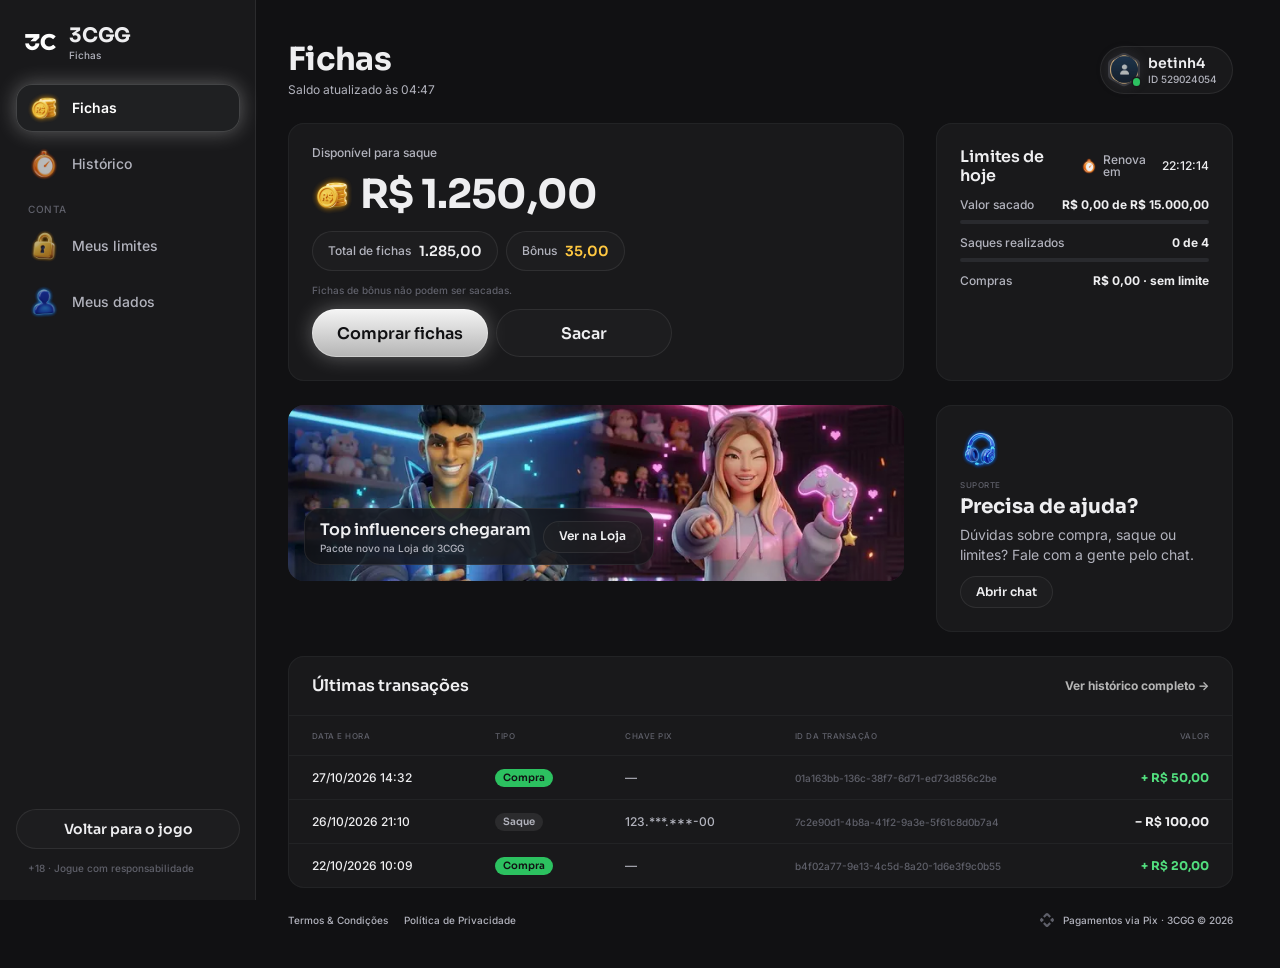
==== fichas/index.html @ 71561206 "Protótipo 3cgg-games: versão da marca gerada a partir do EstrelaGames Cores do modo da marca no DS E" ====
<!doctype html>
<html lang="pt-BR">
<head>
<meta charset="utf-8">
<meta name="viewport" content="width=device-width, initial-scale=1, viewport-fit=cover">
<meta name="robots" content="noindex, nofollow">
<meta name="theme-color" content="#111113">
<title>Fichas · 3CGG</title>
<link rel="icon" href="../assets/ui/logo_icon.webp">
<link rel="preconnect" href="https://fonts.googleapis.com">
<link rel="preconnect" href="https://fonts.gstatic.com" crossorigin>
<link rel="stylesheet" href="https://fonts.googleapis.com/css2?family=Inter:wght@400;500;600;700&family=Sora:wght@600;700;800&display=swap">
<link rel="stylesheet" href="../css/tokens.css?v=20261027h">
<link rel="stylesheet" href="../css/ui.css?v=20261027h">
<link rel="stylesheet" href="fichas.css?v=20261027h">
</head>
<body>
<svg width="0" height="0" style="position:absolute" aria-hidden="true">
  <defs><clipPath id="hexclip" clipPathUnits="objectBoundingBox"><path id="hexpath" d=""/></clipPath></defs>
  <symbol id="i-chev-l-light" viewBox="0 0 320 512"><path d="M20.7 267.3c-6.2-6.2-6.2-16.4 0-22.6l192-192c6.2-6.2 16.4-6.2 22.6 0s6.2 16.4 0 22.6L54.6 256 235.3 436.7c6.2 6.2 6.2 16.4 0 22.6s-16.4 6.2-22.6 0l-192-192z"/></symbol>
  <symbol id="i-x" viewBox="0 0 384 512"><path d="M324.5 411.1c6.2 6.2 16.4 6.2 22.6 0s6.2-16.4 0-22.6L214.6 256 347.1 123.5c6.2-6.2 6.2-16.4 0-22.6s-16.4-6.2-22.6 0L192 233.4 59.5 100.9c-6.2-6.2-16.4-6.2-22.6 0s-6.2 16.4 0 22.6L169.4 256 36.9 388.5c-6.2 6.2-6.2 16.4 0 22.6s16.4 6.2 22.6 0L192 278.6 324.5 411.1z"/></symbol>
  <symbol id="i-check" viewBox="0 0 448 512"><path d="M438.6 105.4c12.5 12.5 12.5 32.8 0 45.3l-256 256c-12.5 12.5-32.8 12.5-45.3 0l-128-128c-12.5-12.5-12.5-32.8 0-45.3s32.8-12.5 45.3 0L160 338.7 393.4 105.4c12.5-12.5 32.8-12.5 45.3 0z"/></symbol>
  <symbol id="i-copy" viewBox="0 0 448 512"><path d="M208 0H332.1c12.7 0 24.9 5.1 33.9 14.1l67.9 67.9c9 9 14.1 21.2 14.1 33.9V336c0 26.5-21.5 48-48 48H208c-26.5 0-48-21.5-48-48V48c0-26.5 21.5-48 48-48zM48 128h80v64H64V448H256V416h64v48c0 26.5-21.5 48-48 48H48c-26.5 0-48-21.5-48-48V176c0-26.5 21.5-48 48-48z"/></symbol>
  <symbol id="i-pix" viewBox="0 0 24 24"><path d="M6.1 6.3 10.1 2.3a2.7 2.7 0 0 1 3.8 0l4 4-2.3 2.3-2.9-2.9a1 1 0 0 0-1.4 0L8.4 8.6 6.1 6.3zm11.8 11.4-4 4a2.7 2.7 0 0 1-3.8 0l-4-4 2.3-2.3 2.9 2.9a1 1 0 0 0 1.4 0l2.9-2.9 2.3 2.3zM2.3 10.1l1.6-1.6L7.4 12l-3.5 3.5-1.6-1.6a2.7 2.7 0 0 1 0-3.8zm19.4 0a2.7 2.7 0 0 1 0 3.8l-1.6 1.6-3.5-3.5 3.5-3.5 1.6 1.6z"/></symbol>
</svg>

<div class="fx">
  <aside class="side" id="side" aria-label="Menu"></aside>
  <div class="main">
    <header class="mtop" id="mtop"></header>
    <main class="page" id="page"></main>
    <footer class="foot" id="foot"></footer>
  </div>
</div>
<div class="veil" id="veil" hidden><section class="drawer" id="drawer" role="dialog" aria-modal="true"></section></div>
<div class="toast" id="toast"><span class="hint-pill" id="toastTxt"></span></div>

<script src="fichas.js?v=20261027h"></script>
</body>
</html>
---- css/tokens.css ----
/* 3CGG · tokens do DS EstrelaGames (Rjx31bgpOt4m1U8DVKyWtd · modo 3CGG), valores resolvidos 1:1 */
:root{
  color-scheme: dark;
  /* background */
  --bg-default:#111113; --bg-subtle:#19191b; --bg-strong:#222325; --bg-raised:#292a2e; --bg-inset:#010101; --bg-highlight:#ffffff14; --bg-chrome:#19191b; --bg-divider:#292a2e; --bg-band:#00000052;
  --bga-default-50:#11111380; --bga-default-75:#111113bf; --bga-subtle-50:#19191b80; --bga-subtle-75:#19191bbf;
  --bga-strong-25:#22232540; --bga-strong-50:#22232580; --bga-strong-75:#222325bf;
  --bga-secondary-16:#b4b4b429; --bga-secondary-32:#b4b4b452; --bga-accent-12:#ffc8411f;
  /* border */
  --border-muted:#ffffff14; --border-default:#222325; --border-strong:#393a40; --border-focus:#f5f5f5;
  --border-hl-top:#ffffff29; --border-gold-top:#eeeeeee5; --border-gold-bottom:#f5f5f55c;
  /* text */
  --text-default:#eeeef0; --text-muted:#b2b3bd; --text-link:#b4b4b4; --text-subtle:#5f606a; --text-disabled:#46484f;
  --text-brand:#b4b4b4; --text-success:#52de7e; --text-error:#ff6b6e; --text-prize:#ffc841;
  --text-on-color:#ffffff; --text-on-color-muted:#ffffffd9; --text-on-color-subtle:#ffffffb2; --text-on-light:#111113;
  /* system */
  --sys-info:#fefefe; --sys-success:#2cc160; --sys-success-strong:#8cf0a9; --sys-warning:#ffbe2e; --sys-error:#ef4452;
  --sysa-success-25:#2cc16040; --sysa-error-25:#ef445240; --sysa-info-25:#3b74f540;
  --notification-error:#ef4452;
  /* effects */
  --hl-subtle:#ffffff29; --hl:#ffffff52; --hl-strong:#ffffff7a;
  --shadow-faint:#0000001f; --shadow-subtle:#0000003d; --shadow:#00000066; --shadow-strong:#00000080;
  --glow-info:#f5f5f552; --glow-accent:#ffbe2e52; --glow-success:#52de7ea3; --glow-gold:#b4b4b452; --glow-blue:#b4b4b4; --glow-red:#ff6b6e;
  /* surfaces */
  --surface-card-top:#19191b; --surface-card-bottom:#111113; --surface-elevated-top:#292a2e; --surface-elevated-bottom:#19191b;
  /* buttons */
  --btn-primary-top:#f5f5f5; --btn-primary-bg:#616161; --btn-secondary-border:#fefefe;
  --btn-disabled-top:#292a2e; --btn-disabled-bg:#292a2e; --btn-disabled-text:#46484f;
  /* tabs */
  --tab-default-text:#b2b3bd; --tab-container:#222325; --input-border:#222325;
  --tab-padrao:#f5f5f5; --tab-padrao-tint:#f5f5f53d; --tab-rosa:#e93d82; --tab-rosa-tint:#e93d823d;
  /* games */
  --game-truco:#e5484d; --game-paulista:#3b74f5; --game-cacheta:#8752f2; --game-tranca:#2cc160; --game-buraco:#1f9a4a;
  --game-poker:#0fa968; --game-sinuca:#2fa35a; --game-todos:#fefefe; --game-domino:#14b8a6; --game-dama:#f76b15; --game-xadrez:#5b6cff;
  --game-paulista-tint:#3b74f53d; --game-truco-tint:#e5484d3d; --game-cacheta-tint:#8752f23d; --game-buraco-tint:#1f9a4a3d;
  /* crew */
  --crew-engenheiro:#4fb3ff; --crew-comandante:#f5c542; --crew-piloto:#ff5a36; --crew-navegador:#e86bff; --crew-explorador:#4dffb8;
  --crew-bar:#ff9f43; --crew-reis:#34d399; --crew-nobru:#3d8bff; --crew-inhui:#ff4fb0;
  /* stake / table */
  --stake-padrao-top:#3a3a3a; --stake-padrao-bottom:#232323; --stake-iniciante-top:#1f9a4a; --stake-iniciante-bottom:#1f502c;
  --table-card-top:#1f5a4a; --table-card-bottom:#0f2e2a; --table-stake:#ffc841;
  --plus-bg:#52de7e; --plus-icon:#111113;
  /* cards */
  --card-face:#ffffff; --card-border:#9ea2a4; --suit-red:#c72c3d; --suit-black:#141922; --back-top:#484848; --back-bottom:#2a2a2a;
  /* seat timer */
  --seat-timer-track:#ffffff1f; --seat-timer:#fefefe;
  /* type */
  --f-display:"Sora", "Inter", system-ui, sans-serif;
  --f-ui:"Inter", system-ui, -apple-system, sans-serif;
  --f-call:"Industry", "Sora", sans-serif;
  /* marca · 3CGG (sobrescreve) */
  --back-top:#484848; --back-bottom:#232323; --btn-primary-text:#111113; --btn-primary-bg:#b4b4b4;
}
/* estilos de texto do DS */
.t-d3xl{font:700 64px/1.2 var(--f-display);letter-spacing:-.02em}
.t-d2xl{font:700 48px/1.2 var(--f-display);letter-spacing:-.02em}
.t-dxl{font:700 40px/1.2 var(--f-display);letter-spacing:-.02em}
.t-dl{font:700 32px/1.2 var(--f-display);letter-spacing:-.02em}
.t-dm{font:700 24px/1.2 var(--f-display);letter-spacing:-.01em}
.t-ds{font:700 20px/1.2 var(--f-display);letter-spacing:-.01em}
.t-dxs{font:600 16px/1.2 var(--f-display)}
.t-d2xs{font:600 14px/1.2 var(--f-display)}
.t-d3xs{font:600 12px/1.2 var(--f-display)}
.t-hm{font:700 20px/1.2 var(--f-ui)}
.t-ll{font:500 16px/1 var(--f-ui)} .t-lm{font:500 14px/1 var(--f-ui)} .t-ls{font:500 12px/1 var(--f-ui)} .t-lxs{font:500 10px/1 var(--f-ui)} .t-l2xs{font:500 8px/1 var(--f-ui)}
.t-link{font:700 12px/1.5 var(--f-ui)}
.t-p2xl{font:400 20px/1.5 var(--f-ui)} .t-pm{font:400 14px/1.5 var(--f-ui)} .t-ps{font:400 12px/1.5 var(--f-ui)}
---- css/ui.css ----
/* EstrelaGames · base + componentes do DS (Apple Gamer Style · Glass). Medidas 1:1 com o Figma (frame 375). */
*{box-sizing:border-box}
html,body{height:100%;margin:0}
body{background:#05080c;color:var(--text-default);font-family:var(--f-ui);-webkit-font-smoothing:antialiased;overflow:hidden;-webkit-text-size-adjust:100%}
button{font:inherit;color:inherit;border:0;background:none;padding:0;margin:0;cursor:pointer;-webkit-tap-highlight-color:transparent;text-align:inherit}
button:focus-visible,[role="button"]:focus-visible{outline:2px solid var(--border-focus);outline-offset:2px}
/* cards clicáveis são div[role=button]: o WebKit (iPhone) não estica os filhos de um <button> com flex */
[role="button"]{cursor:pointer;-webkit-tap-highlight-color:transparent;-webkit-user-select:none;user-select:none;outline:0}
input{font:inherit;color:inherit;border:0;background:none;outline:0;padding:0;margin:0;min-width:0}
img,video{display:block;max-width:100%;user-select:none;-webkit-user-drag:none}
svg{display:block}
[hidden]{display:none!important}
.ic{flex:none;object-fit:contain;pointer-events:none}

/* ---------- aparelho ---------- */
.stage-wrap{position:fixed;inset:0;display:flex;align-items:center;justify-content:center}
.phone{position:relative;width:375px;height:812px;background:var(--bg-subtle);overflow:hidden;border-radius:48px;box-shadow:0 0 0 10px #0c1016,0 0 0 11px #2a3340,0 40px 80px rgba(0,0,0,.6);transform-origin:center;display:flex;flex-direction:column}
.status{position:relative;flex:none;height:44px;display:flex;align-items:center;justify-content:space-between;padding:0 26px 0 32px;font:600 15px/1 var(--f-ui);background:var(--bg-subtle);z-index:60;pointer-events:none}
.status .island{position:absolute;left:50%;top:10px;width:118px;height:32px;margin-left:-59px;border-radius:20px;background:#000}
.status .icons{display:flex;gap:6px;align-items:center}
.app{position:relative;flex:1;min-height:0;overflow:hidden}
@media (max-width:520px){
  .phone{width:100vw;height:100vh;height:100dvh;border-radius:0;box-shadow:none;transform:none!important}
  .status{display:none}
  .app{padding-top:env(safe-area-inset-top,0px)}
}
.scr{position:absolute;inset:0;display:flex;flex-direction:column;background:var(--bg-subtle);overflow:hidden}
.app>.scr{top:env(safe-area-inset-top,0px)}
@media (min-width:521px){.app>.scr{top:0}}
.scroll{flex:1;min-height:0;overflow-y:auto;overflow-x:hidden;-webkit-overflow-scrolling:touch;scrollbar-width:none;overscroll-behavior:contain}
.scroll::-webkit-scrollbar,.hscroll::-webkit-scrollbar{display:none}
/* linha com rolagem lateral: sem clip, sangra até a borda da tela (regra Oct 26) */
.hscroll{display:flex;overflow-x:auto;overflow-y:visible;scrollbar-width:none;margin:0 -8px;padding:0 8px;scroll-padding:0 8px;-webkit-overflow-scrolling:touch}

/* ---------- ícones 3D ---------- */
.i16{width:16px;height:16px}.i20{width:20px;height:20px}.i24{width:24px;height:24px}.i28{width:28px;height:28px}.i32{width:32px;height:32px}.i36{width:36px;height:36px}.i40{width:40px;height:40px}.i48{width:48px;height:48px}

/* ---------- header-game (Mobile · Glass) ---------- */
.hdr{position:relative;flex:none;height:64px;display:flex;align-items:center;gap:4px;padding:8px 12px;background:var(--bg-subtle);overflow:hidden;z-index:20}
.hdr::before{content:"";position:absolute;left:48px;top:-70px;width:280px;height:140px;border-radius:50%;background:var(--glow-blue);filter:blur(60px);opacity:.15;pointer-events:none}
.hdr .side{position:relative;flex:1;min-width:0;display:flex;align-items:center;gap:4px}
.hdr .logo{width:24px;height:36px;display:grid;place-items:center;flex:none}
.hdr .logo img{width:25px;height:24px}
.cpill{flex:1;min-width:0;height:34px;display:flex;align-items:center;gap:2px;padding:4px;border-radius:999px;background:linear-gradient(90deg,#52de7e1a,#22232506),var(--bga-strong-50);box-shadow:inset 0 0 0 1px var(--border-muted);overflow:hidden}
.cpill.bonus{padding:4px 8px 4px 4px;background:linear-gradient(90deg,#22232506,#ffc8411a),var(--bga-strong-50)}
.cpill .ic{width:24px;height:24px}
.cpill .t{flex:1;min-width:0;display:flex;flex-direction:column;gap:2px;text-align:left}
.cpill .t small{font:500 8px/1 var(--f-ui);color:var(--text-muted)}
.cpill .t b{font:700 12px/10px var(--f-ui);color:var(--text-default);white-space:nowrap;overflow:hidden;text-overflow:ellipsis}
.cpill.bonus .t b{color:var(--text-prize)}
.cpill .plus{width:20px;height:20px;border-radius:10px;background:var(--plus-bg);display:grid;place-items:center;flex:none}
.cpill .plus svg{width:12px;height:12px;fill:var(--plus-icon)}
.hbell{position:relative;width:36px;height:36px;border-radius:18px;background:var(--bga-strong-50);box-shadow:inset 0 0 0 1px var(--border-muted);display:grid;place-items:center;flex:none}
.hbell .ic{width:28px;height:28px}
.hbell i{position:absolute;left:28px;top:0;width:8px;height:8px;border-radius:50%;background:var(--notification-error)}
.hbell i[hidden]{display:none}

/* ---------- header-avatar (hexágono com borda da tripulação) ---------- */
.hav{position:relative;display:inline-block;flex:none;width:var(--w,44px);height:var(--h,48px)}
.hav .gl{position:absolute;left:-4.5%;top:0;width:109%;aspect-ratio:1;border-radius:50%;background:var(--cc);filter:blur(calc(var(--w,44px) * .16));opacity:.45;pointer-events:none}
.hav .hx{position:absolute;inset:0;-webkit-clip-path:url(#hexclip);clip-path:url(#hexclip);background:var(--cc)}
.hav .hx img{position:absolute;inset:2px;width:calc(100% - 4px);height:calc(100% - 4px);object-fit:cover;object-position:center top;-webkit-clip-path:url(#hexclip);clip-path:url(#hexclip);background:var(--bg-raised)}
.hav .on{position:absolute;left:77%;top:75%;width:23%;aspect-ratio:1;border-radius:50%;background:var(--sys-success);box-shadow:0 0 0 1.5px var(--bg-subtle)}
.hav.xs{--w:24px;--h:26px}.hav.s{--w:32px;--h:35px}.hav.m{--w:44px;--h:48px}.hav.l{--w:56px;--h:60px}
.hav.xs .hx img,.hav.s .hx img{inset:1.5px;width:calc(100% - 3px);height:calc(100% - 3px)}
.hav.empty{height:var(--w)}
.hav.empty .av0{position:absolute;inset:4.5%;width:91%;height:91%}
.hav.empty .add{position:absolute;left:63.6%;top:63.6%;width:27.3%;height:27.3%;border-radius:50%;background:var(--plus-bg);box-shadow:0 0 0 1.2px var(--bg-subtle);display:grid;place-items:center}
.hav.empty .add svg{width:58%;height:58%;fill:var(--plus-icon)}

/* ---------- avatar circular (avatar-estrela-games) ---------- */
.av{position:relative;display:inline-block;vertical-align:middle;flex:none;width:var(--s,48px);height:var(--s,48px);border-radius:50%;background:linear-gradient(180deg,var(--surface-elevated-top),var(--surface-elevated-bottom));box-shadow:inset 0 0 0 var(--bw,2px) #ffffff29}
.av img{position:absolute;inset:var(--bw,2px);width:calc(100% - 2*var(--bw,2px));height:calc(100% - 2*var(--bw,2px));border-radius:50%;object-fit:cover;object-position:center top}
.av.s{--s:32px;--bw:1px}.av.m{--s:48px;--bw:2px}.av.l{--s:80px;--bw:3px}.av.xl{--s:120px;--bw:4px}
.av .lvl{position:absolute;left:50%;bottom:-4px;transform:translateX(-50%);padding:1px 6px;border-radius:999px;background:var(--bg-raised);box-shadow:0 0 0 2px var(--bg-default);font:600 12px/14px var(--f-display);white-space:nowrap}
.av.empty .ph{position:absolute;inset:25%;width:50%;height:50%;fill:#ffffff52}
.av .addb{position:absolute;left:63.3%;top:63.3%;width:36.7%;height:36.7%;border-radius:50%;background:var(--plus-bg);display:grid;place-items:center;box-shadow:0 0 0 3px var(--bg-subtle)}
.av .addb svg{width:50%;height:50%;fill:#fff}

/* ---------- navbar-glass ---------- */
.nav{position:absolute;left:16px;right:16px;bottom:calc(12px + env(safe-area-inset-bottom,0px));height:64px;display:flex;align-items:stretch;padding:4px;border-radius:24px;background:var(--bga-strong-75);box-shadow:inset 0 0 0 1px var(--border-muted);-webkit-backdrop-filter:blur(24px);backdrop-filter:blur(24px);z-index:30}
.nav>button{position:relative;flex:1;min-width:0;display:flex;flex-direction:column;align-items:center;justify-content:center;border-radius:20px}
.nav>button .ic{width:32px;height:32px;opacity:.75}
.nav>button>span{font:500 10px/1 var(--f-ui);color:var(--text-subtle);white-space:nowrap}
.nav>button.on{flex:none;width:104px;justify-content:flex-end;gap:2px;padding-bottom:6px;background:var(--bga-secondary-16);box-shadow:inset 0 0 0 1px var(--hl-subtle),0 0 20px var(--glow-info)}
.nav>button.on .ic{position:absolute;left:28px;top:-14px;width:48px;height:48px;opacity:1}
.nav>button.on .lr{width:100%;display:flex;align-items:center;justify-content:space-between;padding:0 8px}
.nav>button.on .lr span{font:500 10px/1 var(--f-ui);color:var(--text-on-color)}
.nav .lr i{width:16px;height:16px;display:grid;place-items:center}
.nav .lr svg{width:10px;height:16px;fill:var(--text-on-color)}

/* ---------- game-block ---------- */
.gb{position:relative;flex:none;width:72px;height:64px;border-radius:16px;display:flex;flex-direction:column;align-items:center;justify-content:center;padding:4px 0;background:var(--tab-container);box-shadow:inset 0 0 0 1px var(--hl);font:500 10px/1 var(--f-ui);color:var(--text-on-color);white-space:nowrap}
.gb .ic{width:40px;height:40px}
.gb.on{justify-content:flex-end;padding:0 0 6px;background:var(--gc);box-shadow:0 4px 12px var(--gs,transparent)}
.gb.on .ic{position:absolute;left:50%;top:-12px;width:60px;height:60px;margin-left:-30px}
.gb .lk{position:absolute;right:4px;top:4px;width:14px;height:14px;opacity:.8}
.gb.on .lk{display:none}
.games-row{gap:8px;padding-top:12px;margin-top:-12px}
.games-row .gb{width:72px}

/* ---------- tabs ---------- */
.tabs{display:flex;gap:2px;height:44px;padding:4px;border-radius:12px;background:var(--bg-raised);box-shadow:inset 0 0 0 1px var(--input-border)}
.tabs>button{position:relative;flex:1;min-width:0;height:34px;border-radius:8px;display:flex;align-items:center;justify-content:center;padding:8px 16px;font:500 12px/1 var(--f-ui);color:var(--tab-default-text);white-space:nowrap}
.tabs>button.on{background:var(--tc-tint);font:700 12px/18px var(--f-ui);color:var(--text-default)}
.tabs>button.on::after{content:"";position:absolute;left:50%;bottom:0;width:24px;height:3px;margin-left:-12px;border-radius:2px;background:var(--tc);box-shadow:0 0 8px var(--tc)}
.tabs>button .lk{font:500 9px/1 var(--f-ui);margin-left:4px;opacity:.7}
.tabs{--tc:var(--tab-padrao);--tc-tint:var(--tab-padrao-tint)}
.tabs.t-azul{--tc:var(--game-paulista);--tc-tint:var(--game-paulista-tint)}
.tabs.t-vermelha{--tc:var(--game-truco);--tc-tint:var(--game-truco-tint)}
.tabs.t-roxa{--tc:var(--game-cacheta);--tc-tint:var(--game-cacheta-tint)}
.tabs.t-verde{--tc:var(--game-buraco);--tc-tint:var(--game-buraco-tint)}
.tabs.t-rosa{--tc:var(--tab-rosa);--tc-tint:var(--tab-rosa-tint)}

/* ---------- button-glass ---------- */
.btn{display:inline-flex;align-items:center;justify-content:center;gap:8px;white-space:nowrap;transition:transform .12s,filter .12s;flex:none}
.btn:active{transform:scale(.97)}
.btn.l{height:48px;padding:0 24px;border-radius:24px;font:600 16px/1.2 var(--f-display)}
.btn.m{height:40px;padding:0 20px;border-radius:20px;font:600 14px/1.2 var(--f-display)}
.btn.s{height:32px;padding:0 16px;border-radius:16px;font:600 12px/1.2 var(--f-display)}
.btn.xl{height:56px;padding:0 24px;border-radius:28px;font:600 16px/1.2 var(--f-display)}
.btn.m44{height:44px;border-radius:22px}
.btn.pri{background:linear-gradient(180deg,var(--btn-primary-top),var(--btn-primary-bg));box-shadow:inset 0 0 0 1px var(--hl),0 0 20px var(--glow-info);color:var(--btn-primary-text)}
.btn.sec{background:var(--bga-strong-50);box-shadow:inset 0 0 0 1px var(--border-muted);color:var(--text-default)}
.btn:disabled,.btn.dis{background:var(--btn-disabled-bg);box-shadow:none;color:var(--btn-disabled-text);pointer-events:none}
.btn.danger-txt{background:none;box-shadow:none;color:var(--text-error);font:500 14px/1 var(--f-ui)}
.btn.fill{flex:1;min-width:0}
.btn.wide{width:100%}
.btn .ic{width:20px;height:20px}

/* ---------- button-icon ---------- */
.bicon{width:40px;height:40px;border-radius:20px;display:grid;place-items:center;flex:none;background:var(--bga-strong-50);box-shadow:inset 0 0 0 1px var(--border-muted)}
.bicon .ic{width:24px;height:24px}
.bicon.s{width:32px;height:32px;border-radius:16px}.bicon.s .ic{width:20px;height:20px}
.bicon svg{width:14px;height:14px;fill:var(--text-default)}
.bicon.s28{width:28px;height:28px;border-radius:14px}.bicon.s28 svg{width:16px;height:16px}

/* ---------- tag ---------- */
.tag{display:inline-flex;align-items:center;gap:4px;padding:2px 8px;border-radius:999px;font:600 12px/14px var(--f-display);white-space:nowrap;flex:none}
.tag.neutral{background:#ffffff14;color:var(--text-muted)}
.tag.gold{background:#b4b4b429;color:var(--text-brand);box-shadow:inset 0 0 0 1px #eeeeee8c}
.tag.success{background:var(--sys-success);color:var(--bg-default)}
.tag.danger{background:var(--sys-error);color:var(--text-default)}
.tag.info{background:var(--sys-info);color:var(--text-default)}
.tag.live{background:var(--sys-error);color:var(--text-default)}
.tag.beginner{background:var(--game-buraco);color:var(--text-default)}

/* ---------- section-title ---------- */
.stitle{display:flex;align-items:center;justify-content:space-between;gap:16px}
.stitle .tx{flex:1;min-width:0;display:flex;flex-direction:column;gap:2px}
.stitle b{font:700 20px/1.2 var(--f-display);letter-spacing:-.01em}
.stitle small{font:500 12px/1 var(--f-ui);color:var(--text-muted)}
.trow{display:flex;align-items:center;justify-content:space-between;gap:8px}
.trow b{font:600 14px/1.2 var(--f-display)}
.trow small{font:500 10px/1 var(--f-ui);color:var(--text-subtle)}

/* ---------- page-top ---------- */
.ptop{flex:none;display:flex;align-items:center;justify-content:space-between;gap:8px;padding:8px;min-height:45px}
.ptop .l{display:flex;align-items:center;gap:8px;min-width:0}
.ptop .back{width:28px;height:28px;border-radius:14px;display:grid;place-items:center;background:var(--bga-strong-50);box-shadow:inset 0 0 0 1px var(--border-muted);flex:none}
.ptop .back svg{width:10px;height:16px;fill:var(--text-default)}
.ptop .tx{display:flex;flex-direction:column;min-width:0}
.ptop .tx b{font:600 16px/1.2 var(--f-display);white-space:nowrap;overflow:hidden;text-overflow:ellipsis}
.ptop .tx small{display:flex;align-items:center;gap:4px;font:500 10px/1 var(--f-ui);color:var(--text-muted)}
.ptop .tx small i{width:6px;height:6px;border-radius:50%;background:var(--sys-success)}

/* ---------- input-search / input ---------- */
.search{display:flex;align-items:center;gap:8px;height:40px;padding:0 16px 0 12px;border-radius:20px;background:var(--bga-strong-50);box-shadow:inset 0 0 0 1px var(--border-muted)}
.search svg{width:16px;height:16px;fill:var(--text-muted);flex:none}
.search input{flex:1;font:500 12px/1 var(--f-ui);color:var(--text-default)}
.search input::placeholder{color:var(--text-muted)}
.field{display:flex;flex-direction:column;gap:8px}
.field>label{font:500 14px/1 var(--f-ui);color:var(--text-default)}
.field .box{display:flex;align-items:center;gap:8px;height:40px;padding:8px 12px;border-radius:12px;background:var(--bga-strong-50);box-shadow:inset 0 0 0 1px var(--border-muted)}
.field .box:focus-within{box-shadow:inset 0 0 0 1px var(--border-focus)}
.field .box input{flex:1;font:400 14px/1.5 var(--f-ui);color:var(--text-default)}
.field .box input::placeholder{color:var(--text-disabled)}
.field .box button svg{width:20px;height:20px;fill:var(--text-muted)}

/* ---------- otp ---------- */
.otp{display:flex;gap:8px;justify-content:center}
.otp .bx{width:48px;height:56px;border-radius:12px;background:#ffffff14;display:grid;place-items:center;font:700 24px/1.2 var(--f-display);color:var(--text-default);box-shadow:inset 0 0 0 1px var(--border-muted)}
.otp .bx.act{background:#ffffff1f;box-shadow:inset 0 0 0 2px var(--border-focus),0 0 12px var(--glow-info)}
.otp .bx.act::after{content:"";width:2px;height:24px;background:var(--border-focus);animation:blink 1s steps(1) infinite}
@keyframes blink{50%{opacity:0}}
.otp-in{position:absolute;opacity:0;pointer-events:none;width:1px;height:1px}

/* ---------- progress ---------- */
.prog{height:4px;border-radius:999px;background:#ffffff1f;overflow:hidden;flex:1}
.prog i{display:block;height:100%;border-radius:inherit;background:var(--tab-padrao);transition:width .3s}

/* ---------- stake-pill ---------- */
.stakes{position:relative;height:128px;overflow:hidden;margin:0 -8px}
.stakes .track{position:absolute;top:8px;left:50%;transform:translateX(-50%);display:flex;align-items:center;gap:8px;height:112px}
.sp{position:relative;flex:none;display:flex;flex-direction:column;border-radius:16px;padding:4px 4px 0;background:linear-gradient(180deg,var(--surface-elevated-top),var(--surface-card-bottom));box-shadow:inset 0 0 0 1px #ffffff29,0 16px 40px var(--shadow);transition:width .25s,height .25s}
.sp .st{position:relative;flex:1;align-self:stretch;border-radius:12px;display:flex;flex-direction:column;align-items:center;justify-content:center;gap:4px;background:linear-gradient(180deg,var(--stake-padrao-top),var(--stake-padrao-bottom));box-shadow:inset 0 0 0 1px var(--hl-subtle),inset 0 2px 8px var(--shadow)}
.sp .v{display:flex;align-items:center;gap:4px;font:600 14px/1.2 var(--f-display);white-space:nowrap}
.sp .v .ic{width:14px;height:14px}
.sp .q{position:absolute;top:4px;right:4px;display:flex;align-items:center;gap:3px;padding:2px 5px;border-radius:8px;background:var(--bga-strong-50);font:500 8px/1 var(--f-ui);white-space:nowrap}
.sp .q::before{content:"";width:5px;height:5px;border-radius:50%;background:var(--sys-success)}
.sp .tg{padding:2px 6px;border-radius:6px;background:var(--bga-strong-50);font:500 8px/1 var(--f-ui);color:var(--text-success)}
.sp .ft{flex:none;display:flex;align-items:center;justify-content:center;gap:3px;padding:4px 0 5px;white-space:nowrap}
.sp .ft small{font:500 8px/1 var(--f-ui);color:var(--text-muted)}
.sp .ft b{font:500 8px/1 var(--f-ui)}
.sp.ini .st{background:linear-gradient(180deg,var(--stake-iniciante-top),var(--stake-iniciante-bottom))}
.sp.S{width:68px;height:68px;padding:4px}
.sp.S .q,.sp.S .ft,.sp.S .tg{display:none}
.sp.M{width:88px;height:88px}
.sp.M .v{font:600 16px/1.2 var(--f-display)} .sp.M .v .ic{width:18px;height:18px}
.sp.L{width:112px;height:112px}
.sp.L .v{font:700 20px/1.2 var(--f-display);letter-spacing:-.01em} .sp.L .v .ic{width:24px;height:24px}
.sp.L .ft b{font:500 10px/1 var(--f-ui)}
.sp.on{box-shadow:inset 0 0 0 2px var(--btn-secondary-border),0 0 20px var(--glow-info)}
.sp.on .st{background:linear-gradient(180deg,var(--btn-primary-top),var(--btn-primary-bg))}
.sp.on.ini .st{background:linear-gradient(180deg,var(--stake-iniciante-top),var(--stake-iniciante-bottom))}
.stake-grid{display:grid;grid-template-columns:repeat(3,minmax(0,1fr));gap:12px}
.stake-grid .sp{width:auto;height:88px}

/* ---------- table-glass (mesa aberta) ---------- */
.tg-row{display:grid;grid-template-columns:repeat(2,minmax(0,1fr));gap:16px 8px}
.tgl{position:relative;height:92px;border-radius:46px;padding:4px;display:flex;background:linear-gradient(180deg,var(--surface-elevated-top),var(--surface-card-bottom));box-shadow:inset 0 0 0 1px #ffffff29,0 16px 40px var(--shadow);text-align:left}
.tgl .felt{flex:1;align-self:stretch;min-width:0;display:flex;align-items:center;padding:10px 12px 6px 70px;border-radius:41px;background:linear-gradient(180deg,var(--table-card-top),var(--table-card-bottom));box-shadow:inset 0 0 0 1px var(--hl-subtle),inset 0 2px 8px var(--shadow)}
.tgl .vals{display:flex;flex-direction:column;gap:4px;min-width:0}
.tgl .vals b{font:600 14px/1.2 var(--f-display);color:var(--table-stake);white-space:nowrap}
.tgl .vals small{font:500 10px/1 var(--f-ui);color:#ffffffb2;white-space:nowrap}
.tgl .seats{display:flex;align-items:center;gap:2px;height:20px}
.tgl .seats .pl{display:flex}
.tgl .seats .pl span{width:20px;height:20px;border-radius:10px;overflow:hidden;background:var(--cc);margin-right:-6px;box-shadow:0 0 0 1px var(--table-card-bottom)}
.tgl .seats .pl span img{width:100%;height:100%;object-fit:cover;object-position:center top}
.tgl .seats em{font:600 12px/14px var(--f-display);font-style:normal;margin-left:8px}
.tgl .tab{position:absolute;left:50%;top:-8px;transform:translateX(-50%);padding:2px 8px;border-radius:8px;background:var(--surface-elevated-top);box-shadow:inset 0 0 0 1px var(--border-muted);font:500 10px/12px var(--f-ui);color:var(--text-subtle);white-space:nowrap}
.tgl .deck{position:absolute;left:14px;top:25px;width:52px;height:52px}
.tgl.locked .felt>*{opacity:.55}
.tgl.pool{border-radius:16px}
.tgl.pool .felt{border-radius:12px;position:relative;overflow:hidden;background:linear-gradient(180deg,#2fa35a,#145c32)}
.tgl.pool .felt::before{content:"";position:absolute;left:30%;top:0;bottom:0;border-left:1px solid #ffffff29}
.tgl.pool .pk{position:absolute;width:10px;height:10px;border-radius:50%;background:#000000b2;box-shadow:inset 0 0 0 1px #ffffff1f}

/* ---------- action-tile ---------- */
.atile{width:80px;height:64px;border-radius:16px;display:flex;flex-direction:column;align-items:center;justify-content:center;background:var(--bga-strong-50);box-shadow:inset 0 0 0 1px var(--border-muted);font:600 14px/1.2 var(--f-display);flex:none}
.atile .ic{width:28px;height:28px}

/* ---------- bottom sheet (sheet glass) ---------- */
.veil{position:absolute;inset:0;z-index:50;background:var(--bga-default-75);display:flex;align-items:flex-end;animation:fade .2s both}
.bsheet{position:relative;width:100%;max-height:calc(100% - 24px);display:flex;flex-direction:column;align-items:stretch;gap:12px;padding:8px 12px calc(24px + env(safe-area-inset-bottom,0px));border-radius:24px 24px 0 0;background:var(--bg-subtle);box-shadow:inset 0 1px 0 var(--hl-subtle),0 16px 40px var(--shadow);animation:up .28s cubic-bezier(.2,.9,.3,1) both;overflow:hidden}
.bsheet.g16{gap:16px}
.bsheet .handle{width:36px;height:4px;border-radius:2px;background:var(--border-muted);align-self:center;flex:none}
.bsheet .scroll{margin:0 -12px;padding:0 12px}
.sh-h{display:flex;align-items:center;gap:12px;flex:none}
.sh-h>.ic{width:36px;height:36px}
.sh-h .tx{flex:1;min-width:0;display:flex;flex-direction:column;gap:2px}
.sh-h .tx b{font:600 16px/1.2 var(--f-display)}
.sh-h .tx small{font:500 10px/1.2 var(--f-ui);color:var(--text-subtle)}
.sh-h .tx small.ok{display:flex;align-items:center;gap:6px;color:var(--sys-success)}
.sh-h .tx small.ok::before{content:"";width:8px;height:8px;border-radius:50%;background:var(--sys-success)}
.xbtn{width:32px;height:32px;border-radius:16px;display:grid;place-items:center;background:var(--bga-strong-50);box-shadow:inset 0 0 0 1px var(--border-muted);flex:none}
.xbtn svg{width:14px;height:14px;fill:var(--text-default)}
@keyframes up{from{transform:translateY(100%)}to{transform:none}}
@keyframes fade{from{opacity:0}}
@keyframes pop{from{transform:scale(.3);opacity:0}}

/* ---------- hint (pílula) / toast ---------- */
.hint-pill{display:inline-flex;align-items:center;gap:4px;padding:4px 12px;border-radius:999px;background:var(--bga-strong-75);box-shadow:inset 0 0 0 1px var(--hl-subtle);font:500 10px/1.2 var(--f-ui);color:var(--text-default);white-space:nowrap;-webkit-backdrop-filter:blur(12px);backdrop-filter:blur(12px)}
.toast{position:absolute;left:50%;top:72px;transform:translate(-50%,-8px);opacity:0;transition:opacity .2s,transform .2s;z-index:90;pointer-events:none;max-width:calc(100% - 32px)}
.toast .hint-pill{font-size:11px;padding:6px 14px;white-space:normal;text-align:center}
.toast.show{opacity:1;transform:translate(-50%,0)}

/* ---------- list / cells ---------- */
.cell{display:flex;flex-direction:column;gap:2px;padding:8px;border-radius:12px;background:var(--bga-strong-50);box-shadow:inset 0 0 0 1px var(--border-muted);min-width:0;flex:1}
.cell small{font:500 10px/1 var(--f-ui);color:var(--text-subtle)}
.cell b{font:600 14px/1.2 var(--f-display);white-space:nowrap}
.card-raised{border-radius:16px;background:var(--bg-raised)}
.muted{color:var(--text-muted)}.subtle{color:var(--text-subtle)}.prize{color:var(--text-prize)}.ok{color:var(--text-success)}.err{color:var(--text-error)}

@media (prefers-reduced-motion: reduce){*,*::before,*::after{animation-duration:.01ms!important;animation-iteration-count:1!important;transition-duration:.01ms!important}}
---- fichas/fichas.css ----
/* 3CGG · Fichas (página fora do app). Usa os tokens e componentes do app (../css/tokens.css + ui.css: .btn, .tabs, .tag, .field, .xbtn, .hav, .toast).
   Celular (Figma W01–W09, 375): header + abas + cartões empilhados, comprar/sacar em tela cheia.
   Computador ≥ 1024 (Figma DW01–DW09, 1920): menu 256 à esquerda, conteúdo 1312 (grade 864 + 416, gap 32), comprar/sacar num drawer de 480. */
html,body{height:auto;min-height:100%}
html{scrollbar-gutter:stable}
body{overflow:auto;background:var(--bg-default)}
body.lock{overflow:hidden}
a{color:inherit;text-decoration:none}
.od{display:none}
.fx{min-height:100vh;display:flex}
.main{flex:1;min-width:0;display:flex;flex-direction:column}
.ic{width:24px;height:24px}

/* ---------- celular: header + abas ---------- */
.side{display:none}
.mtop{position:sticky;top:0;z-index:20;display:flex;flex-direction:column;background:var(--bg-default);padding-top:env(safe-area-inset-top,0px)}
.mtop .row{display:flex;align-items:center;gap:12px;height:60px;padding:0 16px 0 12px;box-shadow:inset 0 -1px 0 var(--border-muted)}
.bk{width:32px;height:32px;border-radius:16px;display:grid;place-items:center;flex:none;background:var(--bga-strong-50);box-shadow:inset 0 0 0 1px var(--border-muted)}
.bk svg{width:10px;height:16px;fill:var(--text-brand)}
.brand{flex:1;min-width:0;display:flex;align-items:center;gap:12px}
.brand img{width:33px;height:32px}
.brand span{display:flex;flex-direction:column;gap:2px}
.brand b{font:700 20px/1.2 var(--f-display);letter-spacing:-.01em}
.brand small{font:500 10px/1 var(--f-ui);color:var(--text-muted)}
.mtop .tabs{margin:12px 12px 0}
.mtop .tabs>button{height:36px}

.page{display:flex;flex-direction:column;gap:12px;padding:12px 12px 0}
.ptitle{display:none}
.ptitle.mob{display:flex;padding:8px 4px 0}
.ptitle .tx{display:flex;flex-direction:column;gap:4px}
.ptitle h1{margin:0;font:700 20px/1.2 var(--f-display);letter-spacing:-.01em}
.ptitle .tx small{font:400 12px/1.4 var(--f-ui);color:var(--text-muted)}
.ptitle .r{display:none}

.card{display:flex;flex-direction:column;gap:16px;padding:16px;border-radius:16px;background:var(--bg-subtle);box-shadow:inset 0 0 0 1px var(--border-default)}
.grid,.col{display:flex;flex-direction:column;gap:12px}

/* saldo */
.bal{gap:12px}
.bal .lbl{font:500 12px/1 var(--f-ui);color:var(--text-muted)}
.amt{display:flex;align-items:center;gap:8px}
.amt .ic{width:32px;height:32px}
.amt b{font:700 32px/1.2 var(--f-display);letter-spacing:-.02em}
.chips{display:flex;flex-wrap:wrap;gap:8px}
.chip{display:inline-flex;align-items:center;gap:8px;height:40px;padding:0 16px;border-radius:20px;background:var(--bga-strong-50);box-shadow:inset 0 0 0 1px var(--border-muted)}
.chip small{font:500 12px/1 var(--f-ui);color:var(--text-muted)}
.chip b{font:600 14px/1.2 var(--f-display)}
.prize{color:var(--text-prize)}
.bal .bnote{font:500 10px/1.4 var(--f-ui);color:var(--text-subtle)}
.acts{display:grid;grid-template-columns:repeat(2,minmax(0,1fr));gap:8px}
.acts .btn{width:100%}

/* limites */
.lim{gap:12px}
.lh{display:flex;align-items:center;justify-content:space-between;gap:8px}
.lh>b{font:700 20px/1.2 var(--f-display);letter-spacing:-.01em}
.renew{display:flex;align-items:center;gap:6px}
.renew .ic{width:16px;height:16px}
.renew small{font:500 12px/1 var(--f-ui);color:var(--text-muted)}
.renew b{font:500 12px/1 var(--f-ui)}
.lrow{display:flex;align-items:center;justify-content:space-between;gap:8px;font:500 14px/1.2 var(--f-ui);color:var(--text-muted)}
.lrow b{font:700 14px/1.2 var(--f-ui);color:var(--text-default);text-align:right}
.lbar{display:block;height:4px;margin-top:-4px;border-radius:2px;background:var(--bg-raised);overflow:hidden}
.lbar i{display:block;height:100%;border-radius:2px;background:var(--tab-padrao)}

/* banner da Loja */
.banner{position:relative;height:168px;border-radius:16px;overflow:hidden;box-shadow:inset 0 0 0 1px var(--border-default)}
.banner>img{width:100%;height:100%;object-fit:cover;object-position:center 30%}
.banner .gl{position:absolute;left:12px;right:12px;bottom:12px;display:flex;align-items:center;gap:12px;padding:12px 12px 12px 16px;border-radius:16px;background:var(--bga-default-75);-webkit-backdrop-filter:blur(24px);backdrop-filter:blur(24px);box-shadow:inset 0 0 0 1px var(--border-muted)}
.banner .gl>span{flex:1;min-width:0;display:flex;flex-direction:column;gap:4px}
.banner .gl b{font:600 14px/1.2 var(--f-display);white-space:nowrap;overflow:hidden;text-overflow:ellipsis}
.banner .gl small{font:500 10px/1 var(--f-ui);color:var(--text-muted)}

/* suporte */
.help{flex-direction:row;align-items:center;gap:12px}
.help>.ic{width:40px;height:40px}
.help .tx{flex:1;min-width:0;display:flex;flex-direction:column;gap:2px}
.help .k{display:none}
.help .tx b{font:600 16px/1.2 var(--f-display)}
.help .tx>span{font:500 12px/1.3 var(--f-ui);color:var(--text-muted)}

/* transações */
.txs{padding:0;gap:0;overflow:hidden}
.th{display:flex;align-items:center;justify-content:space-between;padding:16px;box-shadow:inset 0 -1px 0 var(--border-default)}
.th b{font:600 16px/1.2 var(--f-display)}
.th a{font:700 12px/1.5 var(--f-ui);color:var(--text-link)}
.tbl{display:none}
.tlist{display:flex;flex-direction:column}
.trow{display:flex;align-items:center;justify-content:space-between;gap:12px;padding:16px;box-shadow:inset 0 -1px 0 var(--border-default)}
.trow:last-child{box-shadow:none}
.trow span{display:flex;flex-direction:column;gap:6px}
.trow .l{align-items:flex-start}
.trow .r{align-items:flex-end;text-align:right}
.trow small{font:500 12px/1 var(--f-ui);color:var(--text-muted)}
.trow .r small{font-size:10px;color:var(--text-subtle)}
.trow b{font:700 14px/1.2 var(--f-display)}
.ok{color:var(--text-success)!important}
.tag{font-size:12px;padding:3px 10px}

/* histórico: no celular cada bloco é um cartão */
.hist{background:none;box-shadow:none;padding:0;gap:12px}
.hbar{display:flex;flex-direction:column;gap:12px}
.hbar .tabs>button{height:36px}
.flt{display:flex;gap:8px}
.fbtn,.search{display:flex;align-items:center;gap:8px;height:40px;padding:0 12px;border-radius:12px;background:var(--bg-subtle);box-shadow:inset 0 0 0 1px var(--border-default);font:500 14px/1 var(--f-ui)}
.fbtn{flex:none}
.fbtn .ic,.search .ic{width:20px;height:20px}
.search{flex:1;min-width:0}
.search input{flex:1;font:400 14px/1.5 var(--f-ui)}
.search input::placeholder{color:var(--text-muted)}
.sum{display:grid;grid-template-columns:repeat(3,minmax(0,1fr));gap:8px;padding:16px;border-radius:16px;background:var(--bg-subtle);box-shadow:inset 0 0 0 1px var(--border-default)}
.sum div{display:flex;flex-direction:column;gap:6px}
.sum small{font:500 10px/1 var(--f-ui);color:var(--text-subtle);text-transform:uppercase;letter-spacing:.04em}
.sum div:last-child{text-align:right}
.sum b{font:700 20px/1.2 var(--f-display);letter-spacing:-.01em}
.hl{display:flex;flex-direction:column;border-radius:16px;background:var(--bg-subtle);box-shadow:inset 0 0 0 1px var(--border-default);overflow:hidden}
.hl .trow{box-shadow:inset 0 -1px 0 var(--border-default)}
.pag{padding:16px;text-align:center;font:500 10px/1 var(--f-ui);color:var(--text-subtle)}
.empty{margin:0;padding:32px 16px;text-align:center;font:500 14px/1.4 var(--f-ui);color:var(--text-muted)}

/* dados + avisos */
.dados{gap:0;padding:4px 16px}
.dados div{display:flex;flex-direction:column;gap:6px;padding:12px 0;box-shadow:inset 0 -1px 0 var(--border-default)}
.dados div:last-child{box-shadow:none}
.dados small{font:500 12px/1 var(--f-ui);color:var(--text-muted)}
.dados b{font:500 16px/1.2 var(--f-ui)}
.tip{margin:0;padding:12px;border-radius:12px;background:var(--bg-subtle);box-shadow:inset 0 0 0 1px var(--border-default);font:500 12px/1.4 var(--f-ui);color:var(--text-muted)}

/* rodapé */
.foot{display:flex;flex-direction:column;align-items:center;gap:12px;padding:24px 16px calc(24px + env(safe-area-inset-bottom,0px));font:500 10px/1 var(--f-ui);color:var(--text-subtle)}
.foot .lk{display:flex;gap:16px}
.foot .lk a{color:var(--text-muted)}
.foot .pix{display:flex;align-items:center;gap:8px;color:var(--text-muted)}
.foot .pix svg{width:16px;height:16px;fill:var(--text-subtle)}

/* ---------- comprar / sacar ---------- */
.veil{position:fixed;inset:0;z-index:60;background:var(--bga-default-75);animation:fade .2s both}
.drawer{position:absolute;inset:0;display:flex;flex-direction:column;background:var(--bg-default);overflow-y:auto;animation:dIn .22s ease-out both}
@keyframes fade{from{opacity:0}}
@keyframes dIn{from{transform:translateY(16px);opacity:0}}
.dh{position:sticky;top:0;z-index:2;display:flex;align-items:center;justify-content:space-between;padding:calc(16px + env(safe-area-inset-top,0px)) 16px 16px;background:var(--bg-subtle);box-shadow:inset 0 -1px 0 var(--border-muted)}
.dh b{font:700 20px/1.2 var(--f-display);letter-spacing:-.01em}
.xbtn svg{fill:var(--text-brand)}
.steps{display:flex;align-items:center;gap:8px;margin:0;padding:16px;list-style:none}
.steps>b{flex:1;min-width:8px;height:1px;background:var(--border-default)}
.steps li{display:flex;align-items:center;gap:8px;font:500 12px/1 var(--f-ui);color:var(--text-muted);white-space:nowrap}
.steps i{width:24px;height:24px;border-radius:12px;display:grid;place-items:center;font:500 10px/1 var(--f-ui);font-style:normal;background:var(--bga-strong-50);box-shadow:inset 0 0 0 1.5px var(--border-strong)}
.steps i svg{width:10px;height:10px;fill:var(--text-default)}
.steps li.on{color:var(--text-default)}
.steps li.on i,.steps li.done i{box-shadow:inset 0 0 0 1.5px var(--btn-secondary-border),0 0 8px var(--glow-info)}
.db{display:flex;flex-direction:column;gap:16px;padding:8px 16px calc(32px + env(safe-area-inset-bottom,0px))}
.bmini{display:flex;align-items:center;gap:12px;padding:12px 16px;border-radius:16px;background:var(--bg-subtle);box-shadow:inset 0 0 0 1px var(--border-default)}
.bmini .ic{width:32px;height:32px}
.bmini span{display:flex;flex-direction:column;gap:2px}
.bmini .a{flex:1}.bmini .b{align-items:flex-end}
.bmini small{font:500 10px/1 var(--f-ui);color:var(--text-muted)}
.bmini .a b{font:700 20px/1.2 var(--f-display);letter-spacing:-.01em}
.bmini .b b{font:600 14px/1.2 var(--f-display);color:var(--text-brand)}
.q{margin:0;font:500 14px/1.2 var(--f-ui);color:var(--text-muted)}
.amts{display:grid;grid-template-columns:repeat(4,minmax(0,1fr));gap:8px;margin-top:-4px}
.amts button{height:36px;border-radius:18px;text-align:center;background:var(--bga-strong-50);box-shadow:inset 0 0 0 1px var(--border-muted);font:600 14px/1.2 var(--f-display)}
.amts button.on{background:linear-gradient(180deg,var(--btn-primary-top),var(--btn-primary-bg));box-shadow:inset 0 0 0 1px var(--hl),0 0 12px var(--glow-info)}
.field .box{height:40px;background:var(--bg-default);box-shadow:inset 0 0 0 1px var(--text-muted)}
.info{display:flex;align-items:center;gap:12px;padding:12px;border-radius:12px;background:var(--bg-subtle);box-shadow:inset 0 0 0 1px var(--border-default);font:500 12px/1.3 var(--f-ui);color:var(--text-muted)}
.info svg{width:20px;height:20px;flex:none;fill:var(--text-subtle)}
.info svg.ok{fill:var(--sys-success)}
.note{margin:0;padding:12px;border-radius:12px;background:var(--bg-subtle);box-shadow:inset 0 0 0 1px var(--border-default);font:500 10px/1.4 var(--f-ui);color:var(--text-muted)}
.db .note:first-of-type{margin-top:8px}
.qr{width:200px;height:200px;align-self:center;border-radius:16px;background:#fff;padding:16px}
.qr svg{width:100%;height:100%}
.exp{display:flex;align-items:center;justify-content:center;gap:8px;margin:0;font:500 14px/1 var(--f-ui);color:var(--text-brand)}
.exp .ic{width:16px;height:16px}
.code{display:flex;align-items:center;gap:8px;padding:8px 8px 8px 12px;border-radius:12px;background:var(--bg-subtle);box-shadow:inset 0 0 0 1px var(--border-default)}
.code span{flex:1;min-width:0;overflow:hidden;text-overflow:ellipsis;white-space:nowrap;font:400 14px/1.5 var(--f-ui);color:var(--text-muted)}
.code .xbtn svg{fill:var(--text-default)}
.btn .bi{width:18px;height:18px;fill:currentColor}
.cap{margin:0;text-align:center;font:500 10px/1.4 var(--f-ui);color:var(--text-subtle)}
.fin,.idv{display:flex;flex-direction:column;align-items:center;gap:16px;padding-top:8px;text-align:center}
.fin h2,.idv h2{margin:0;font:700 24px/1.2 var(--f-display);letter-spacing:-.01em}
.fin p,.idv p{margin:0;font:400 14px/1.5 var(--f-ui);color:var(--text-muted)}
.okc{width:48px;height:48px;border-radius:24px;display:grid;place-items:center;background:var(--sys-success);box-shadow:0 0 16px var(--glow-success)}
.okc svg{width:22px;height:22px;fill:var(--bg-default)}
.big{display:flex;align-items:center;gap:8px;font:700 24px/1.2 var(--f-display)}
.big .ic{width:28px;height:28px}
.idv>.ic{width:48px;height:48px}
.fin .btn{width:100%}
.fin .btn .ic{width:20px;height:20px}
.toast{position:fixed;left:50%;top:24px;z-index:80}

/* ---------- computador ---------- */
@media (min-width:1024px){
  .od{display:inline}
  .om{display:none}
  .mtop{display:none}
  .side{position:sticky;top:0;height:100vh;width:256px;flex:none;display:flex;flex-direction:column;gap:24px;padding:24px 16px;background:var(--bg-subtle);box-shadow:inset -1px 0 0 var(--border-muted)}
  .side .brand{flex:none;padding:0 8px}
  .side nav{display:flex;flex-direction:column;gap:8px}
  .side .it{display:flex;align-items:center;gap:12px;height:48px;padding:0 12px;border-radius:16px;font:500 14px/1 var(--f-ui);color:var(--text-muted);transition:background .15s,color .15s}
  .side .it .ic{width:32px;height:32px;opacity:.75}
  .side .it:hover{background:var(--bga-strong-50);color:var(--text-default)}
  .side .it.on{background:var(--bga-strong-75);box-shadow:inset 0 0 0 1px var(--hl-subtle),0 0 20px var(--glow-info);color:var(--text-on-color);font-weight:600}
  .side .it.on .ic{opacity:1}
  .side .lb{padding:8px 12px 0;font:500 10px/1 var(--f-ui);letter-spacing:.06em;text-transform:uppercase;color:var(--text-subtle)}
  .side .sft{margin-top:auto;display:flex;flex-direction:column;gap:12px}
  .side .sft small{padding:0 12px;font:500 10px/1.5 var(--f-ui);color:var(--text-subtle)}
  .page{width:100%;max-width:1376px;margin:0 auto;padding:40px 32px 0;gap:24px}
  .ptitle,.ptitle.mob{display:flex;align-items:center;justify-content:space-between;gap:24px;padding:0}
  .ptitle h1{font:700 32px/1.2 var(--f-display);letter-spacing:-.02em}
  .ptitle .r{display:flex;align-items:center;gap:16px}
  .avail{display:flex;flex-direction:column;align-items:flex-end;gap:4px}
  .avail small{font:500 10px/1 var(--f-ui);color:var(--text-muted)}
  .avail b{font:700 14px/1.2 var(--f-display);color:var(--text-success)}
  .me{display:flex;align-items:center;gap:8px;height:48px;padding:0 16px 0 8px;border-radius:24px;background:var(--bga-strong-50);box-shadow:inset 0 0 0 1px var(--border-muted)}
  .me span{display:flex;flex-direction:column;gap:4px}
  .me b{font:600 14px/1 var(--f-display)}
  .me small{font:500 10px/1 var(--f-ui);color:var(--text-muted)}
  .card{padding:24px}
  .grid{display:grid;grid-template-columns:minmax(0,864fr) minmax(0,416fr);gap:24px 32px}
  .txs{grid-column:1/-1;padding:0}
  .col{max-width:864px;gap:16px}
  .amt .ic{width:40px;height:40px}
  .amt b{font:700 40px/1.2 var(--f-display)}
  .acts{display:flex}
  .acts .btn{width:176px}
  .lh>b{font:600 16px/1.2 var(--f-display)}
  .col .lh>b{font:700 20px/1.2 var(--f-display)}
  .lrow{font-size:12px}.lrow b{font-size:12px}
  .banner{height:176px}
  .banner .gl{left:16px;right:auto;bottom:16px}
  .banner .gl b{font-size:16px}
  .help{flex-direction:column;align-items:flex-start;gap:12px}
  .help .tx{gap:6px}
  .help .k{display:block;font:500 8px/1 var(--f-ui);letter-spacing:.06em;text-transform:uppercase;color:var(--text-subtle)}
  .help .tx b{font:700 20px/1.2 var(--f-display)}
  .help .tx>span{font:400 14px/1.4 var(--f-ui)}
  .th{padding:20px 24px}
  .tlist{display:none}
  .tbl{display:table;width:100%;border-collapse:collapse}
  .tbl th{padding:16px 24px;text-align:left;font:500 8px/1 var(--f-ui);letter-spacing:.06em;text-transform:uppercase;color:var(--text-subtle);box-shadow:inset 0 -1px 0 var(--border-default)}
  .tbl th:last-child,.tbl td:last-child{text-align:right}
  .tbl td{height:44px;padding:0 24px;font:500 12px/1 var(--f-ui);box-shadow:inset 0 -1px 0 var(--border-default)}
  .tbl tr:last-child td{box-shadow:none}
  .tbl td.mu{color:var(--text-muted)}
  .tbl td.id{font-size:10px;color:var(--text-subtle)}
  .tbl td.v{font:700 12px/1 var(--f-display)}
  .tag{font-size:10px;padding:2px 8px}
  .hist{padding:0;gap:0;background:var(--bg-subtle);box-shadow:inset 0 0 0 1px var(--border-default)}
  .hbar{flex-direction:row;align-items:center;gap:8px;padding:16px 24px;box-shadow:inset 0 -1px 0 var(--border-default)}
  .hbar .tabs{flex:none;width:292px}
  .flt{flex:1;gap:8px}
  .sum{display:flex;gap:40px;padding:16px 24px;border-radius:0;background:none;box-shadow:inset 0 -1px 0 var(--border-default)}
  .sum div:last-child{text-align:left}
  .sum small{font-size:8px}
  .sum b{font:600 16px/1.2 var(--f-display)}
  .hl{border-radius:0;background:none;box-shadow:none}
  .pag{text-align:left;padding:16px 24px;box-shadow:inset 0 1px 0 var(--border-default)}
  .dados{padding:8px 24px}
  .foot{flex-direction:row;justify-content:space-between;width:100%;max-width:1376px;margin:0 auto;padding:24px 32px 40px}
  /* comprar / sacar: drawer de 480 à direita */
  .drawer{left:auto;width:480px;background:var(--bg-subtle);box-shadow:-1px 0 0 var(--border-muted),-24px 0 64px var(--shadow-strong);animation-name:dSide}
  @keyframes dSide{from{transform:translateX(32px);opacity:0}}
  .dh{padding:24px 24px 16px;box-shadow:none}
  .steps{padding:8px 24px 16px}
  .db{padding:8px 24px 32px}
  .bmini,.note,.info,.code{background:var(--bg-default)}
}
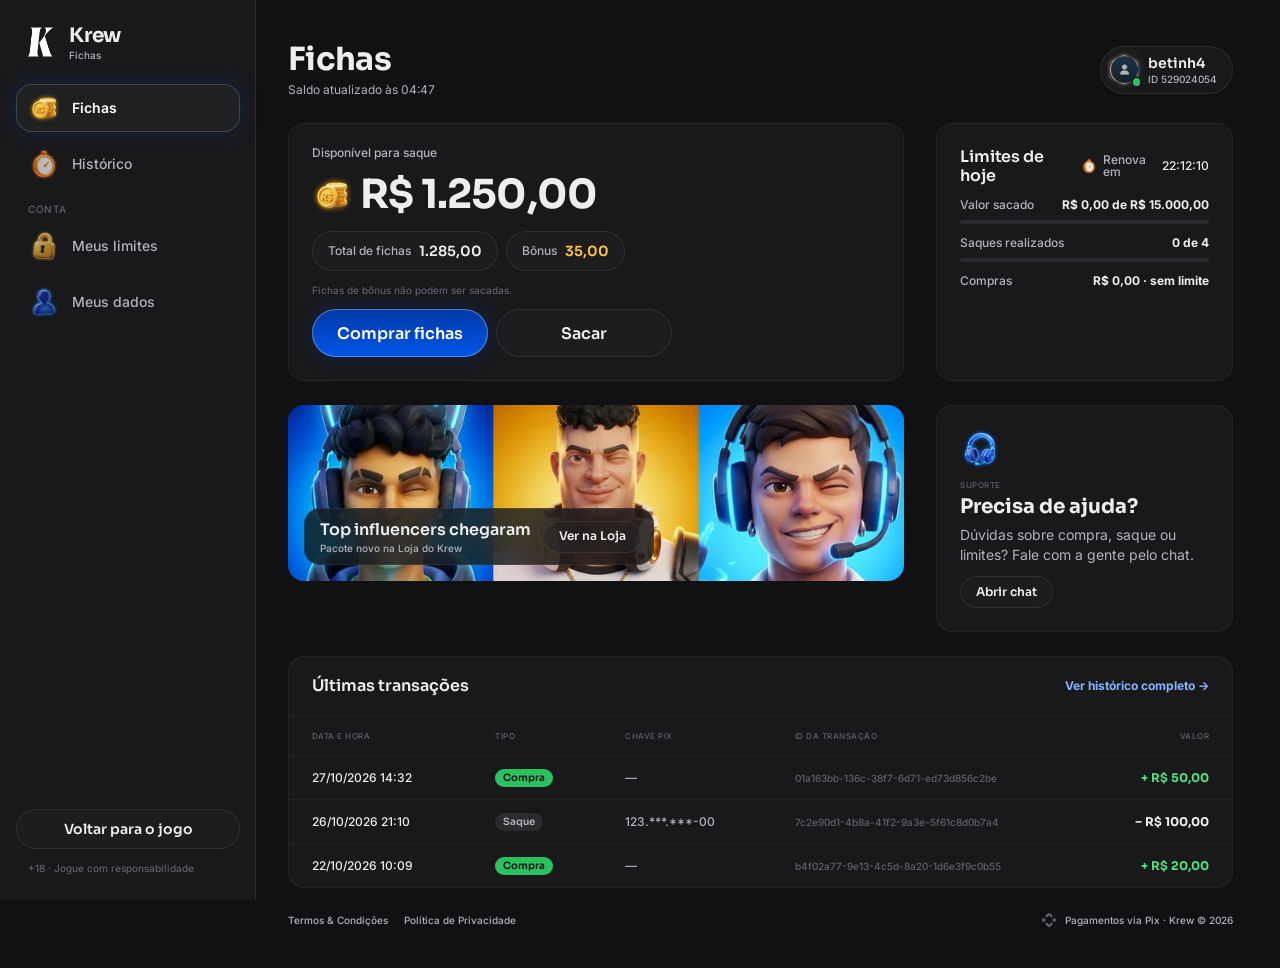
==== commit 70adf1af: "Marca Krew no lugar de 3CGG: nome, logo e escala azul O nome e o logo da 3CGG estavam errados; a mar" ====
--- a/fichas/index.html
+++ b/fichas/index.html
@@ -5,7 +5,7 @@
 <meta name="viewport" content="width=device-width, initial-scale=1, viewport-fit=cover">
 <meta name="robots" content="noindex, nofollow">
 <meta name="theme-color" content="#111113">
-<title>Fichas · 3CGG</title>
+<title>Fichas · Krew</title>
 <link rel="icon" href="../assets/ui/logo_icon.webp">
 <link rel="preconnect" href="https://fonts.googleapis.com">
 <link rel="preconnect" href="https://fonts.gstatic.com" crossorigin>
--- a/css/tokens.css
+++ b/css/tokens.css
@@ -1,55 +1,55 @@
-/* 3CGG · tokens do DS EstrelaGames (Rjx31bgpOt4m1U8DVKyWtd · modo 3CGG), valores resolvidos 1:1 */
+/* Krew · tokens do DS EstrelaGames (Rjx31bgpOt4m1U8DVKyWtd · modo Krew), valores resolvidos 1:1 */
 :root{
   color-scheme: dark;
   /* background */
   --bg-default:#111113; --bg-subtle:#19191b; --bg-strong:#222325; --bg-raised:#292a2e; --bg-inset:#010101; --bg-highlight:#ffffff14; --bg-chrome:#19191b; --bg-divider:#292a2e; --bg-band:#00000052;
   --bga-default-50:#11111380; --bga-default-75:#111113bf; --bga-subtle-50:#19191b80; --bga-subtle-75:#19191bbf;
   --bga-strong-25:#22232540; --bga-strong-50:#22232580; --bga-strong-75:#222325bf;
-  --bga-secondary-16:#b4b4b429; --bga-secondary-32:#b4b4b452; --bga-accent-12:#ffc8411f;
+  --bga-secondary-16:#84b5ff29; --bga-secondary-32:#84b5ff52; --bga-accent-12:#ffc8411f;
   /* border */
-  --border-muted:#ffffff14; --border-default:#222325; --border-strong:#393a40; --border-focus:#f5f5f5;
-  --border-hl-top:#ffffff29; --border-gold-top:#eeeeeee5; --border-gold-bottom:#f5f5f55c;
+  --border-muted:#ffffff14; --border-default:#222325; --border-strong:#393a40; --border-focus:#0038a6;
+  --border-hl-top:#ffffff29; --border-gold-top:#cae2ffe5; --border-gold-bottom:#0038a65c;
   /* text */
-  --text-default:#eeeef0; --text-muted:#b2b3bd; --text-link:#b4b4b4; --text-subtle:#5f606a; --text-disabled:#46484f;
-  --text-brand:#b4b4b4; --text-success:#52de7e; --text-error:#ff6b6e; --text-prize:#ffc841;
+  --text-default:#eeeef0; --text-muted:#b2b3bd; --text-link:#84b5ff; --text-subtle:#5f606a; --text-disabled:#46484f;
+  --text-brand:#84b5ff; --text-success:#52de7e; --text-error:#ff6b6e; --text-prize:#ffc841;
   --text-on-color:#ffffff; --text-on-color-muted:#ffffffd9; --text-on-color-subtle:#ffffffb2; --text-on-light:#111113;
   /* system */
-  --sys-info:#fefefe; --sys-success:#2cc160; --sys-success-strong:#8cf0a9; --sys-warning:#ffbe2e; --sys-error:#ef4452;
+  --sys-info:#0047c1; --sys-success:#2cc160; --sys-success-strong:#8cf0a9; --sys-warning:#ffbe2e; --sys-error:#ef4452;
   --sysa-success-25:#2cc16040; --sysa-error-25:#ef445240; --sysa-info-25:#3b74f540;
   --notification-error:#ef4452;
   /* effects */
   --hl-subtle:#ffffff29; --hl:#ffffff52; --hl-strong:#ffffff7a;
   --shadow-faint:#0000001f; --shadow-subtle:#0000003d; --shadow:#00000066; --shadow-strong:#00000080;
-  --glow-info:#f5f5f552; --glow-accent:#ffbe2e52; --glow-success:#52de7ea3; --glow-gold:#b4b4b452; --glow-blue:#b4b4b4; --glow-red:#ff6b6e;
+  --glow-info:#0038a652; --glow-accent:#ffbe2e52; --glow-success:#52de7ea3; --glow-gold:#84b5ff52; --glow-blue:#84b5ff; --glow-red:#ff6b6e;
   /* surfaces */
   --surface-card-top:#19191b; --surface-card-bottom:#111113; --surface-elevated-top:#292a2e; --surface-elevated-bottom:#19191b;
   /* buttons */
-  --btn-primary-top:#f5f5f5; --btn-primary-bg:#616161; --btn-secondary-border:#fefefe;
+  --btn-primary-top:#0038a6; --btn-primary-bg:#0056e6; --btn-secondary-border:#0047c1;
   --btn-disabled-top:#292a2e; --btn-disabled-bg:#292a2e; --btn-disabled-text:#46484f;
   /* tabs */
   --tab-default-text:#b2b3bd; --tab-container:#222325; --input-border:#222325;
-  --tab-padrao:#f5f5f5; --tab-padrao-tint:#f5f5f53d; --tab-rosa:#e93d82; --tab-rosa-tint:#e93d823d;
+  --tab-padrao:#0038a6; --tab-padrao-tint:#0038a63d; --tab-rosa:#e93d82; --tab-rosa-tint:#e93d823d;
   /* games */
   --game-truco:#e5484d; --game-paulista:#3b74f5; --game-cacheta:#8752f2; --game-tranca:#2cc160; --game-buraco:#1f9a4a;
-  --game-poker:#0fa968; --game-sinuca:#2fa35a; --game-todos:#fefefe; --game-domino:#14b8a6; --game-dama:#f76b15; --game-xadrez:#5b6cff;
+  --game-poker:#0fa968; --game-sinuca:#2fa35a; --game-todos:#0047c1; --game-domino:#14b8a6; --game-dama:#f76b15; --game-xadrez:#5b6cff;
   --game-paulista-tint:#3b74f53d; --game-truco-tint:#e5484d3d; --game-cacheta-tint:#8752f23d; --game-buraco-tint:#1f9a4a3d;
   /* crew */
   --crew-engenheiro:#4fb3ff; --crew-comandante:#f5c542; --crew-piloto:#ff5a36; --crew-navegador:#e86bff; --crew-explorador:#4dffb8;
   --crew-bar:#ff9f43; --crew-reis:#34d399; --crew-nobru:#3d8bff; --crew-inhui:#ff4fb0;
   /* stake / table */
-  --stake-padrao-top:#3a3a3a; --stake-padrao-bottom:#232323; --stake-iniciante-top:#1f9a4a; --stake-iniciante-bottom:#1f502c;
+  --stake-padrao-top:#003caa; --stake-padrao-bottom:#02205d; --stake-iniciante-top:#1f9a4a; --stake-iniciante-bottom:#1f502c;
   --table-card-top:#1f5a4a; --table-card-bottom:#0f2e2a; --table-stake:#ffc841;
   --plus-bg:#52de7e; --plus-icon:#111113;
   /* cards */
-  --card-face:#ffffff; --card-border:#9ea2a4; --suit-red:#c72c3d; --suit-black:#141922; --back-top:#484848; --back-bottom:#2a2a2a;
+  --card-face:#ffffff; --card-border:#9ea2a4; --suit-red:#c72c3d; --suit-black:#141922; --back-top:#0249c3; --back-bottom:#002680;
   /* seat timer */
-  --seat-timer-track:#ffffff1f; --seat-timer:#fefefe;
+  --seat-timer-track:#ffffff1f; --seat-timer:#0047c1;
   /* type */
   --f-display:"Sora", "Inter", system-ui, sans-serif;
   --f-ui:"Inter", system-ui, -apple-system, sans-serif;
   --f-call:"Industry", "Sora", sans-serif;
-  /* marca · 3CGG (sobrescreve) */
-  --back-top:#484848; --back-bottom:#232323; --btn-primary-text:#111113; --btn-primary-bg:#b4b4b4;
+  /* marca · Krew (sobrescreve) */
+  --back-top:#0056e6; --back-bottom:#002680; --btn-primary-text:#ffffff; --crew-nobru:#3d8bff; --crew-inhui:#3d8bff; --crew-cerol:#f2b33d; --crew-paulinho:#2f6bff;
 }
 /* estilos de texto do DS */
 .t-d3xl{font:700 64px/1.2 var(--f-display);letter-spacing:-.02em}
--- a/css/ui.css
+++ b/css/ui.css
@@ -138,7 +138,7 @@
 /* ---------- tag ---------- */
 .tag{display:inline-flex;align-items:center;gap:4px;padding:2px 8px;border-radius:999px;font:600 12px/14px var(--f-display);white-space:nowrap;flex:none}
 .tag.neutral{background:#ffffff14;color:var(--text-muted)}
-.tag.gold{background:#b4b4b429;color:var(--text-brand);box-shadow:inset 0 0 0 1px #eeeeee8c}
+.tag.gold{background:#84b5ff29;color:var(--text-brand);box-shadow:inset 0 0 0 1px #cae2ff8c}
 .tag.success{background:var(--sys-success);color:var(--bg-default)}
 .tag.danger{background:var(--sys-error);color:var(--text-default)}
 .tag.info{background:var(--sys-info);color:var(--text-default)}
--- a/fichas/fichas.css
+++ b/fichas/fichas.css
@@ -1,4 +1,4 @@
-/* 3CGG · Fichas (página fora do app). Usa os tokens e componentes do app (../css/tokens.css + ui.css: .btn, .tabs, .tag, .field, .xbtn, .hav, .toast).
+/* Krew · Fichas (página fora do app). Usa os tokens e componentes do app (../css/tokens.css + ui.css: .btn, .tabs, .tag, .field, .xbtn, .hav, .toast).
    Celular (Figma W01–W09, 375): header + abas + cartões empilhados, comprar/sacar em tela cheia.
    Computador ≥ 1024 (Figma DW01–DW09, 1920): menu 256 à esquerda, conteúdo 1312 (grade 864 + 416, gap 32), comprar/sacar num drawer de 480. */
 html,body{height:auto;min-height:100%}
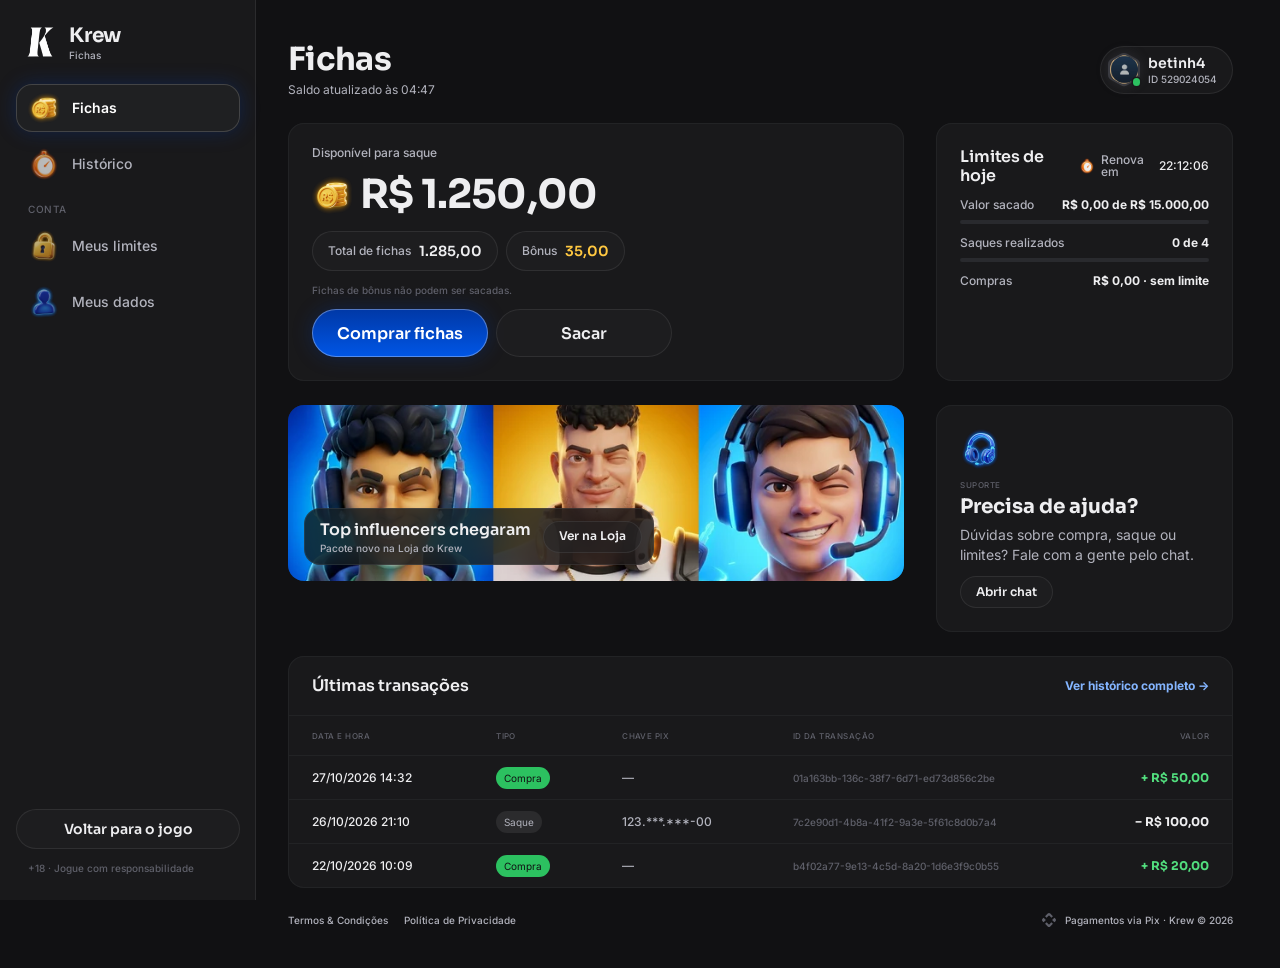
==== commit f7c18d46: "Header: saldo com dropdown (Saldo total, geral, Bônus, Bônus Fidelidade, livre pra saque, Sacar | Co" ====
--- a/fichas/index.html
+++ b/fichas/index.html
@@ -10,9 +10,9 @@
 <link rel="preconnect" href="https://fonts.googleapis.com">
 <link rel="preconnect" href="https://fonts.gstatic.com" crossorigin>
 <link rel="stylesheet" href="https://fonts.googleapis.com/css2?family=Inter:wght@400;500;600;700&family=Sora:wght@600;700;800&display=swap">
-<link rel="stylesheet" href="../css/tokens.css?v=20261027h">
-<link rel="stylesheet" href="../css/ui.css?v=20261027h">
-<link rel="stylesheet" href="fichas.css?v=20261027h">
+<link rel="stylesheet" href="../css/tokens.css?v=20261117d">
+<link rel="stylesheet" href="../css/ui.css?v=20261117d">
+<link rel="stylesheet" href="fichas.css?v=20261117d">
 </head>
 <body>
 <svg width="0" height="0" style="position:absolute" aria-hidden="true">
@@ -35,6 +35,6 @@
 <div class="veil" id="veil" hidden><section class="drawer" id="drawer" role="dialog" aria-modal="true"></section></div>
 <div class="toast" id="toast"><span class="hint-pill" id="toastTxt"></span></div>
 
-<script src="fichas.js?v=20261027h"></script>
+<script src="fichas.js?v=20261117d"></script>
 </body>
 </html>
--- a/css/tokens.css
+++ b/css/tokens.css
@@ -32,7 +32,7 @@
   /* games */
   --game-truco:#e5484d; --game-paulista:#3b74f5; --game-cacheta:#8752f2; --game-tranca:#2cc160; --game-buraco:#1f9a4a;
   --game-poker:#0fa968; --game-sinuca:#2fa35a; --game-todos:#0047c1; --game-domino:#14b8a6; --game-dama:#f76b15; --game-xadrez:#5b6cff;
-  --game-paulista-tint:#3b74f53d; --game-truco-tint:#e5484d3d; --game-cacheta-tint:#8752f23d; --game-buraco-tint:#1f9a4a3d;
+  --game-paulista-tint:#3b74f53d; --game-truco-tint:#e5484d3d; --game-cacheta-tint:#8752f23d; --game-buraco-tint:#1f9a4a3d; --game-poker-tint:#0fa9683d; --game-sinuca-tint:#2fa35a3d;
   /* crew */
   --crew-engenheiro:#4fb3ff; --crew-comandante:#f5c542; --crew-piloto:#ff5a36; --crew-navegador:#e86bff; --crew-explorador:#4dffb8;
   --crew-bar:#ff9f43; --crew-reis:#34d399; --crew-nobru:#3d8bff; --crew-inhui:#ff4fb0;
@@ -40,6 +40,7 @@
   --stake-padrao-top:#003caa; --stake-padrao-bottom:#02205d; --stake-iniciante-top:#1f9a4a; --stake-iniciante-bottom:#1f502c;
   --table-card-top:#1f5a4a; --table-card-bottom:#0f2e2a; --table-stake:#ffc841;
   --plus-bg:#52de7e; --plus-icon:#111113;
+  --btn-success-top:#52de7e; --btn-success-bg:#1f9a4a; /* DS button-glass ☰ Type=Success (Comprar) */
   /* cards */
   --card-face:#ffffff; --card-border:#9ea2a4; --suit-red:#c72c3d; --suit-black:#141922; --back-top:#0249c3; --back-bottom:#002680;
   /* seat timer */
--- a/css/ui.css
+++ b/css/ui.css
@@ -8,6 +8,7 @@
 [role="button"]{cursor:pointer;-webkit-tap-highlight-color:transparent;-webkit-user-select:none;user-select:none;outline:0}
 input{font:inherit;color:inherit;border:0;background:none;outline:0;padding:0;margin:0;min-width:0}
 img,video{display:block;max-width:100%;user-select:none;-webkit-user-drag:none}
+video::-webkit-media-controls,video::-webkit-media-controls-start-playback-button,video::-webkit-media-controls-overlay-play-button{display:none!important;-webkit-appearance:none} /* sem botão de play: os vídeos são fundo */
 svg{display:block}
 [hidden]{display:none!important}
 .ic{flex:none;object-fit:contain;pointer-events:none}
@@ -50,6 +51,45 @@
 .cpill.bonus .t b{color:var(--text-prize)}
 .cpill .plus{width:20px;height:20px;border-radius:10px;background:var(--plus-bg);display:grid;place-items:center;flex:none}
 .cpill .plus svg{width:12px;height:12px;fill:var(--plus-icon)}
+/* saldo com seta: abre o dropdown (DS header-game ◉ Expanded) */
+.cpill .chev{width:20px;height:20px;display:grid;place-items:center;flex:none}
+.cpill .chev svg{width:10px;height:10px;fill:var(--text-muted);transform:rotate(90deg);transition:transform .2s}
+.cpill.open{box-shadow:inset 0 0 0 1px var(--border-strong)} .cpill.open .chev svg{transform:rotate(-90deg)}
+.hdr .hbuy{flex:1;min-width:0}
+/* dropdown do saldo (DS balance-panel) · celular: preso embaixo do header */
+.baldrop{position:absolute;left:0;right:0;top:64px;bottom:0;z-index:45;background:var(--bga-default-75);animation:fade .15s both}
+.balp{display:flex;flex-direction:column;gap:16px;max-height:100%;overflow:auto;padding:16px 16px 24px;background:var(--bg-subtle);border-radius:0 0 24px 24px;box-shadow:inset 0 -1px 0 var(--hl-subtle),0 16px 40px rgba(0,0,0,.4);animation:balIn .22s cubic-bezier(.2,.8,.2,1) both}
+@keyframes balIn{from{transform:translateY(-12px);opacity:0}}
+.balp .top{display:flex;justify-content:space-between;align-items:flex-start}
+.balp .top small{font:500 12px/1.2 var(--f-ui);color:var(--text-muted)}
+.balp .tv{display:flex;align-items:center;gap:8px;margin-top:4px}
+.balp .tv b{font:700 32px/1.2 var(--f-display);letter-spacing:-.02em;font-variant-numeric:tabular-nums}
+.balp .eye,.balp .x{display:grid;place-items:center;width:28px;height:28px}
+.balp .eye svg{width:20px;height:20px;fill:var(--text-muted)}
+.balp .x svg{width:12px;height:12px;fill:var(--text-muted);transform:rotate(-90deg)}
+.balp .rows{display:flex;flex-direction:column;gap:12px}
+.balp .kv{display:flex;justify-content:space-between;gap:12px;font:400 14px/1.4 var(--f-ui);color:var(--text-muted)}
+.balp .kv b{font-weight:400;color:var(--text-default);font-variant-numeric:tabular-nums;text-align:right}
+.balp hr{border:0;height:1px;background:var(--border-muted);margin:0}
+.balp .acts{display:flex;gap:12px} .balp .acts .btn{flex:1}
+/* Bônus Fidelidade (DS _loyalty-bonus): Resgatar quando tem valor · Juntando com a seta que abre as regras */
+.fid{display:flex;flex-direction:column;gap:12px;padding:8px 12px 8px 8px;border-radius:24px;background:var(--bga-strong-50);box-shadow:inset 0 0 0 1px var(--border-muted)}
+.fid.ready{flex-direction:row;align-items:center;gap:8px}
+.fid .ic{width:28px;height:28px;flex:none}
+.fid .t{flex:1;min-width:0;display:flex;flex-direction:column;gap:2px;text-align:left}
+.fid .t b{font:400 14px/1.3 var(--f-ui);color:var(--text-default)}
+.fid .t small{font:500 10px/1.2 var(--f-ui);color:var(--text-muted)}
+.fid .v{font:400 14px/1 var(--f-ui);font-variant-numeric:tabular-nums}
+.fid .row{display:flex;align-items:center;gap:8px;width:100%}
+.fid .chev{width:20px;height:20px;display:grid;place-items:center;flex:none}
+.fid .chev svg{width:10px;height:10px;fill:var(--text-muted);transform:rotate(90deg);transition:transform .2s}
+.fid.open{border-radius:16px;padding:8px 12px 12px 8px} .fid.open .chev svg{transform:rotate(-90deg)}
+.fid .more{display:flex;flex-direction:column;gap:12px}
+.fid .wk{display:flex;flex-direction:column;gap:4px;padding:12px;border-radius:12px;background:var(--bga-default-50);box-shadow:inset 0 0 0 1px var(--border-muted)}
+.fid .wk small{font:500 12px/1.2 var(--f-ui);color:var(--text-muted)}
+.fid .wk b{font:700 20px/1.2 var(--f-display);color:var(--text-prize);font-variant-numeric:tabular-nums}
+.fid p{margin:0;font:400 12px/1.5 var(--f-ui);color:var(--text-muted)}
+.fid .kv{font-size:12px}
 .hbell{position:relative;width:36px;height:36px;border-radius:18px;background:var(--bga-strong-50);box-shadow:inset 0 0 0 1px var(--border-muted);display:grid;place-items:center;flex:none}
 .hbell .ic{width:28px;height:28px}
 .hbell i{position:absolute;left:28px;top:0;width:8px;height:8px;border-radius:50%;background:var(--notification-error)}
@@ -122,6 +162,7 @@
 .btn.m44{height:44px;border-radius:22px}
 .btn.pri{background:linear-gradient(180deg,var(--btn-primary-top),var(--btn-primary-bg));box-shadow:inset 0 0 0 1px var(--hl),0 0 20px var(--glow-info);color:var(--btn-primary-text)}
 .btn.sec{background:var(--bga-strong-50);box-shadow:inset 0 0 0 1px var(--border-muted);color:var(--text-default)}
+.btn.ok{background:linear-gradient(180deg,var(--btn-success-top),var(--btn-success-bg));box-shadow:inset 0 0 0 1px var(--hl),0 0 20px var(--glow-success);color:#fff}
 .btn:disabled,.btn.dis{background:var(--btn-disabled-bg);box-shadow:none;color:var(--btn-disabled-text);pointer-events:none}
 .btn.danger-txt{background:none;box-shadow:none;color:var(--text-error);font:500 14px/1 var(--f-ui)}
 .btn.fill{flex:1;min-width:0}
@@ -136,9 +177,9 @@
 .bicon.s28{width:28px;height:28px;border-radius:14px}.bicon.s28 svg{width:16px;height:16px}
 
 /* ---------- tag ---------- */
-.tag{display:inline-flex;align-items:center;gap:4px;padding:2px 8px;border-radius:999px;font:600 12px/14px var(--f-display);white-space:nowrap;flex:none}
+.tag{display:inline-flex;align-items:center;gap:4px;padding:2px 8px;border-radius:999px;font:400 12px/18px var(--f-ui);white-space:nowrap;flex:none}
 .tag.neutral{background:#ffffff14;color:var(--text-muted)}
-.tag.gold{background:#84b5ff29;color:var(--text-brand);box-shadow:inset 0 0 0 1px #cae2ff8c}
+.tag.gold{padding:3px 8px;background:#84b5ff29;color:#fff;box-shadow:inset 0 0 0 1px #cae2ff8c}
 .tag.success{background:var(--sys-success);color:var(--bg-default)}
 .tag.danger{background:var(--sys-error);color:var(--text-default)}
 .tag.info{background:var(--sys-info);color:var(--text-default)}
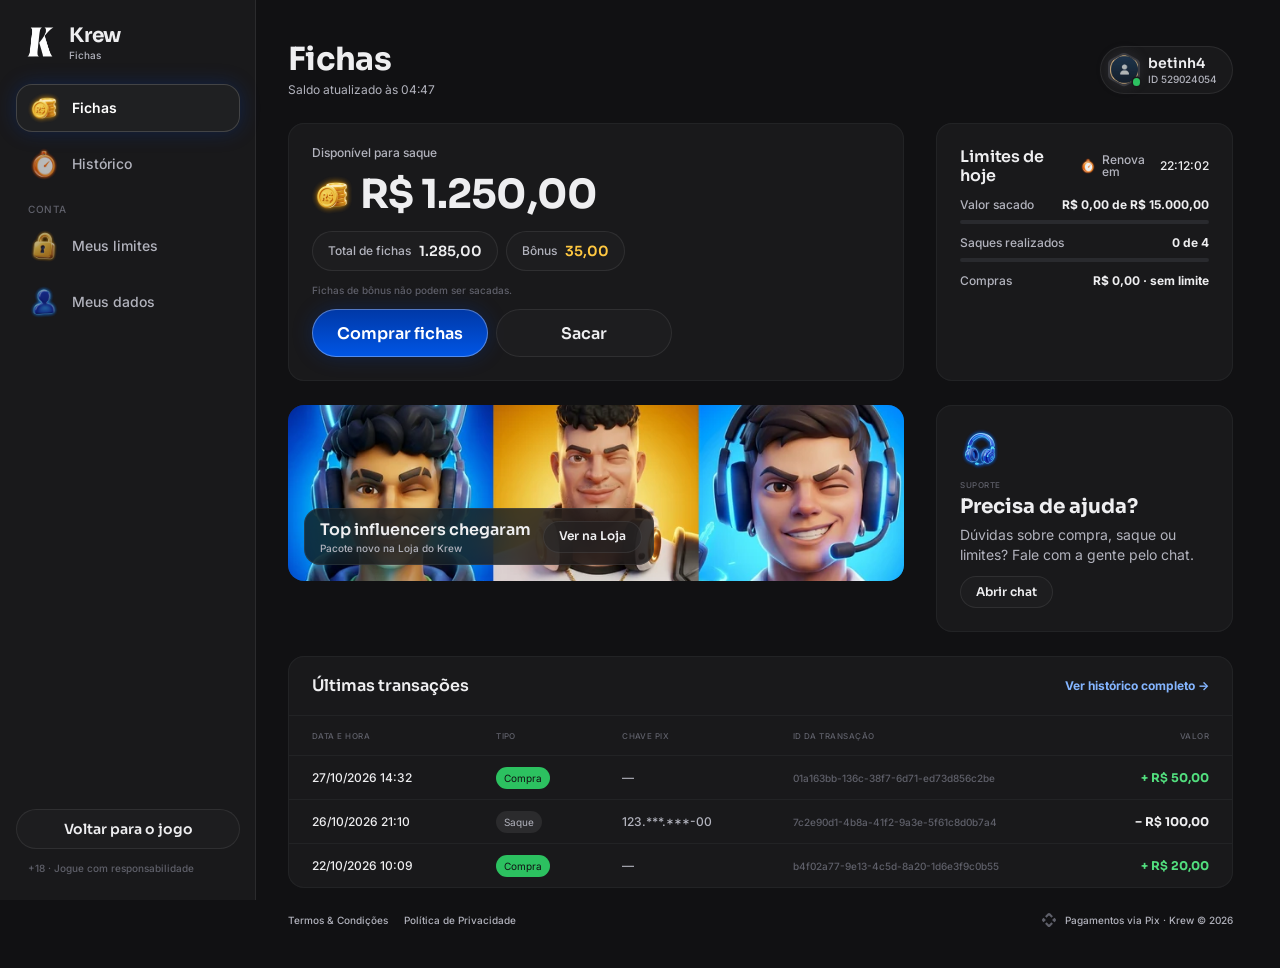
==== commit d190df18: "Loja como na produção + promoção: pacotes a R$ 9,90 com as famílias da página Skins, pacote da marca" ====
--- a/fichas/index.html
+++ b/fichas/index.html
@@ -10,9 +10,9 @@
 <link rel="preconnect" href="https://fonts.googleapis.com">
 <link rel="preconnect" href="https://fonts.gstatic.com" crossorigin>
 <link rel="stylesheet" href="https://fonts.googleapis.com/css2?family=Inter:wght@400;500;600;700&family=Sora:wght@600;700;800&display=swap">
-<link rel="stylesheet" href="../css/tokens.css?v=20261117d">
-<link rel="stylesheet" href="../css/ui.css?v=20261117d">
-<link rel="stylesheet" href="fichas.css?v=20261117d">
+<link rel="stylesheet" href="../css/tokens.css?v=20261119a">
+<link rel="stylesheet" href="../css/ui.css?v=20261119a">
+<link rel="stylesheet" href="fichas.css?v=20261119a">
 </head>
 <body>
 <svg width="0" height="0" style="position:absolute" aria-hidden="true">
@@ -35,6 +35,6 @@
 <div class="veil" id="veil" hidden><section class="drawer" id="drawer" role="dialog" aria-modal="true"></section></div>
 <div class="toast" id="toast"><span class="hint-pill" id="toastTxt"></span></div>
 
-<script src="fichas.js?v=20261117d"></script>
+<script src="fichas.js?v=20261119a"></script>
 </body>
 </html>
--- a/css/tokens.css
+++ b/css/tokens.css
@@ -36,6 +36,8 @@
   /* crew */
   --crew-engenheiro:#4fb3ff; --crew-comandante:#f5c542; --crew-piloto:#ff5a36; --crew-navegador:#e86bff; --crew-explorador:#4dffb8;
   --crew-bar:#ff9f43; --crew-reis:#34d399; --crew-nobru:#3d8bff; --crew-inhui:#ff4fb0;
+  /* famílias da página Skins (mesma cor da chamada do Truco) */
+  --crew-laje:#ff7f50; --crew-portaria:#3ddc84; --crew-live:#b45cff; --crew-feira:#ffa62b; --crew-navalha:#ff4fb0; --crew-varzea:#5be37d; --crew-oficina:#3db8ff; --crew-posto:#ff3b4a; --crew-fliper:#a45cff; --crew-grau:#4fa3ff; --crew-palpite:#f2b233;
   /* stake / table */
   --stake-padrao-top:#003caa; --stake-padrao-bottom:#02205d; --stake-iniciante-top:#1f9a4a; --stake-iniciante-bottom:#1f502c;
   --table-card-top:#1f5a4a; --table-card-bottom:#0f2e2a; --table-stake:#ffc841;
--- a/css/ui.css
+++ b/css/ui.css
@@ -60,10 +60,9 @@
 .baldrop{position:absolute;left:0;right:0;top:64px;bottom:0;z-index:45;background:var(--bga-default-75);animation:fade .15s both}
 .balp{display:flex;flex-direction:column;gap:16px;max-height:100%;overflow:auto;padding:16px 16px 24px;background:var(--bg-subtle);border-radius:0 0 24px 24px;box-shadow:inset 0 -1px 0 var(--hl-subtle),0 16px 40px rgba(0,0,0,.4);animation:balIn .22s cubic-bezier(.2,.8,.2,1) both}
 @keyframes balIn{from{transform:translateY(-12px);opacity:0}}
-.balp .top{display:flex;justify-content:space-between;align-items:flex-start}
+.balp .top{display:flex;justify-content:space-between;align-items:center}
 .balp .top small{font:500 12px/1.2 var(--f-ui);color:var(--text-muted)}
-.balp .tv{display:flex;align-items:center;gap:8px;margin-top:4px}
-.balp .tv b{font:700 32px/1.2 var(--f-display);letter-spacing:-.02em;font-variant-numeric:tabular-nums}
+.balp .tv{display:flex;align-items:center;gap:4px}
 .balp .eye,.balp .x{display:grid;place-items:center;width:28px;height:28px}
 .balp .eye svg{width:20px;height:20px;fill:var(--text-muted)}
 .balp .x svg{width:12px;height:12px;fill:var(--text-muted);transform:rotate(-90deg)}
